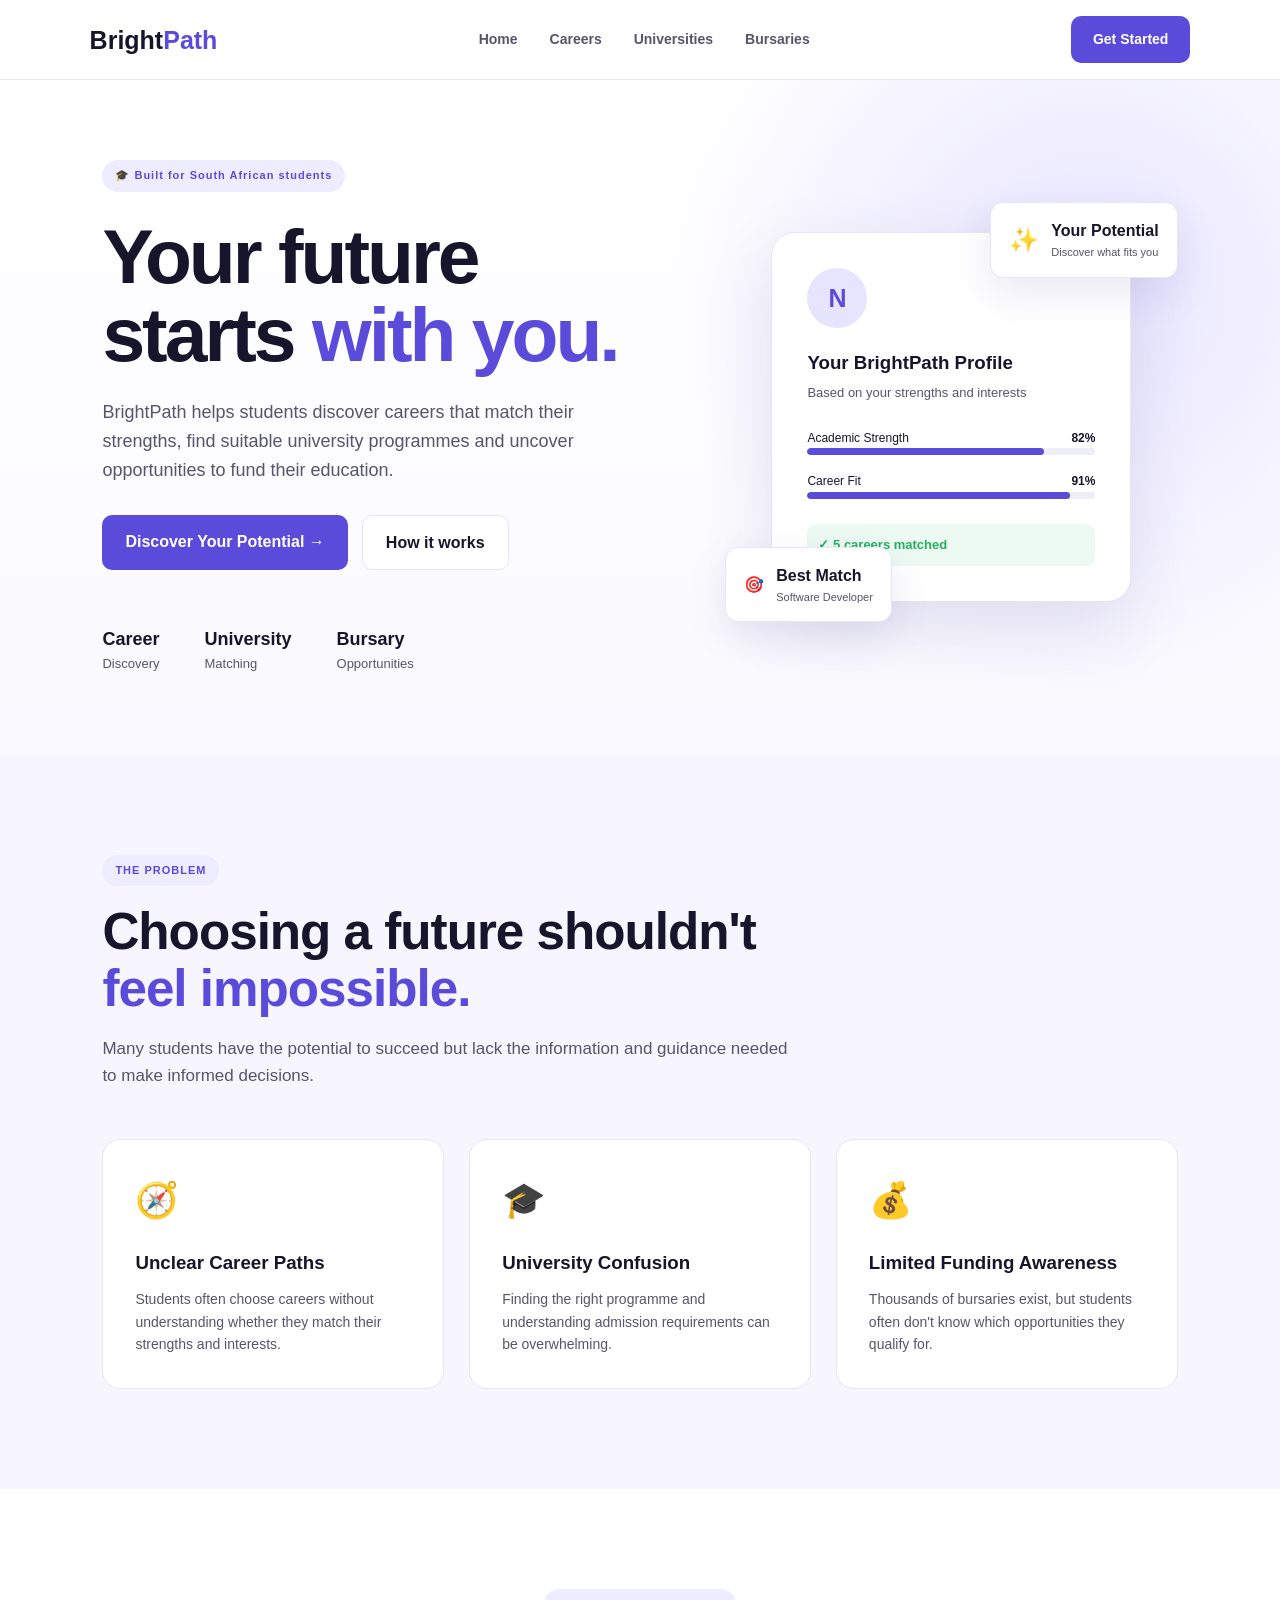
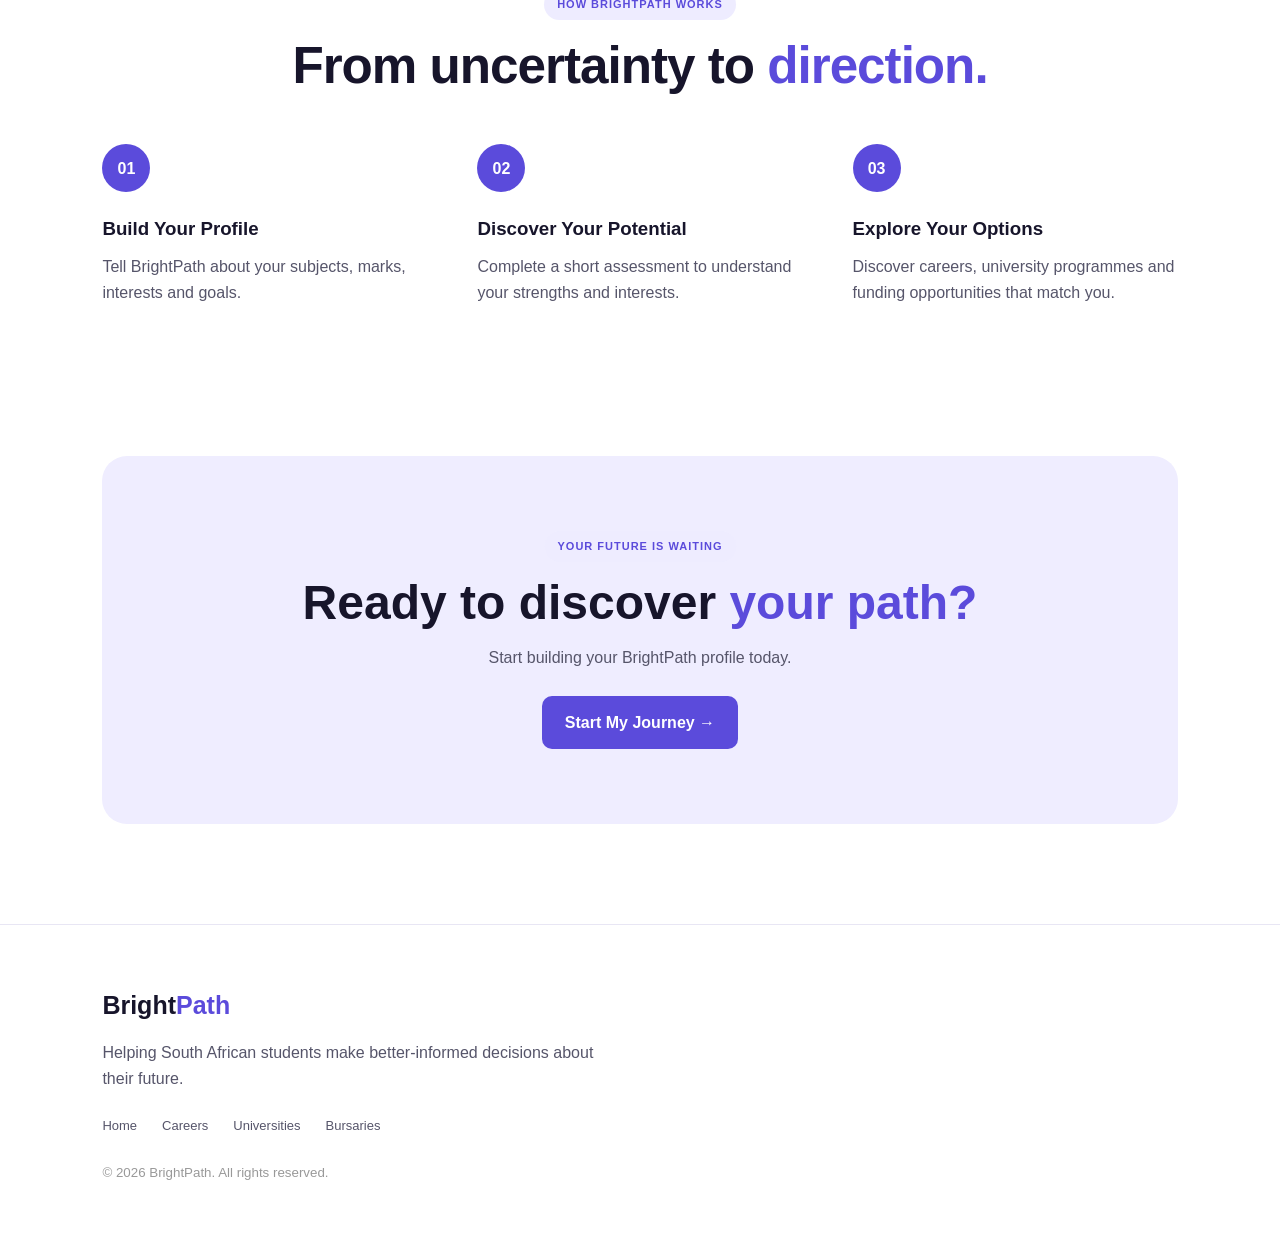
==== index.html @ 34025f86 "first commit" ====
<!DOCTYPE html>
<html lang="en">

<head>
    <meta charset="UTF-8">
    <meta name="viewport" content="width=device-width, initial-scale=1.0">

    <title>BrightPath | Discover Your Potential</title>

    <link rel="stylesheet" href="css/style.css">
</head>

<body>

<nav>
    <div class="logo">Bright<span>Path</span></div>

    <div class="nav-links">
        <a href="index.html">Home</a>
        <a href="careers.html">Careers</a>
        <a href="universities.html">Universities</a>
        <a href="bursaries.html">Bursaries</a>
    </div>

    <a href="profile.html" class="nav-button">Get Started</a>
</nav>


<section class="hero">

    <div class="hero-content">

        <div class="badge">
            🎓 Built for South African students
        </div>

        <h1>
            Your future starts
            <span>with you.</span>
        </h1>

        <p>
            BrightPath helps students discover careers that match their
            strengths, find suitable university programmes and uncover
            opportunities to fund their education.
        </p>

        <div class="hero-buttons">
            <a href="profile.html" class="primary-button">
                Discover Your Potential →
            </a>

            <a href="#how-it-works" class="secondary-button">
                How it works
            </a>
        </div>

        <div class="hero-stats">
            <div>
                <strong>Career</strong>
                <span>Discovery</span>
            </div>

            <div>
                <strong>University</strong>
                <span>Matching</span>
            </div>

            <div>
                <strong>Bursary</strong>
                <span>Opportunities</span>
            </div>
        </div>

    </div>

    <div class="hero-card">

        <div class="floating-card top-card">
            <span>✨</span>
            <div>
                <strong>Your Potential</strong>
                <small>Discover what fits you</small>
            </div>
        </div>

        <div class="profile-preview">

            <div class="avatar">N</div>

            <h3>Your BrightPath Profile</h3>

            <p>Based on your strengths and interests</p>

            <div class="progress-row">
                <span>Academic Strength</span>
                <strong>82%</strong>
            </div>

            <div class="progress">
                <div style="width:82%"></div>
            </div>

            <div class="progress-row">
                <span>Career Fit</span>
                <strong>91%</strong>
            </div>

            <div class="progress">
                <div style="width:91%"></div>
            </div>

            <div class="match">
                <span>✓</span>
                5 careers matched
            </div>

        </div>

        <div class="floating-card bottom-card">
            🎯
            <div>
                <strong>Best Match</strong>
                <small>Software Developer</small>
            </div>
        </div>

    </div>

</section>


<section class="problem">

    <div class="section-heading">

        <div class="badge">
            THE PROBLEM
        </div>

        <h2>
            Choosing a future shouldn't
            <span>feel impossible.</span>
        </h2>

        <p>
            Many students have the potential to succeed but lack the
            information and guidance needed to make informed decisions.
        </p>

    </div>

    <div class="problem-grid">

        <div class="problem-card">
            <div class="icon">🧭</div>
            <h3>Unclear Career Paths</h3>
            <p>
                Students often choose careers without understanding
                whether they match their strengths and interests.
            </p>
        </div>

        <div class="problem-card">
            <div class="icon">🎓</div>
            <h3>University Confusion</h3>
            <p>
                Finding the right programme and understanding admission
                requirements can be overwhelming.
            </p>
        </div>

        <div class="problem-card">
            <div class="icon">💰</div>
            <h3>Limited Funding Awareness</h3>
            <p>
                Thousands of bursaries exist, but students often don't
                know which opportunities they qualify for.
            </p>
        </div>

    </div>

</section>


<section id="how-it-works" class="how-section">

    <div class="section-heading center">

        <div class="badge">
            HOW BRIGHTPATH WORKS
        </div>

        <h2>
            From uncertainty to
            <span>direction.</span>
        </h2>

    </div>

    <div class="steps">

        <div class="step">
            <div class="step-number">01</div>
            <h3>Build Your Profile</h3>
            <p>
                Tell BrightPath about your subjects, marks, interests
                and goals.
            </p>
        </div>

        <div class="step">
            <div class="step-number">02</div>
            <h3>Discover Your Potential</h3>
            <p>
                Complete a short assessment to understand your strengths
                and interests.
            </p>
        </div>

        <div class="step">
            <div class="step-number">03</div>
            <h3>Explore Your Options</h3>
            <p>
                Discover careers, university programmes and funding
                opportunities that match you.
            </p>
        </div>

    </div>

</section>


<section class="cta">

    <div>
        <div class="badge">YOUR FUTURE IS WAITING</div>

        <h2>
            Ready to discover
            <span>your path?</span>
        </h2>

        <p>
            Start building your BrightPath profile today.
        </p>

        <a href="profile.html" class="primary-button">
            Start My Journey →
        </a>
    </div>

</section>


<footer>

    <div class="logo">Bright<span>Path</span></div>

    <p>
        Helping South African students make better-informed
        decisions about their future.
    </p>

    <div class="footer-links">
        <a href="index.html">Home</a>
        <a href="careers.html">Careers</a>
        <a href="universities.html">Universities</a>
        <a href="bursaries.html">Bursaries</a>
    </div>

    <small>
        © 2026 BrightPath. All rights reserved.
    </small>

</footer>

<script src="js/main.js"></script>

</body>
</html>
---- css/style.css ----
* {
    margin: 0;
    padding: 0;
    box-sizing: border-box;
}

:root {
    --primary: #5b4bdb;
    --primary-dark: #4537b8;
    --secondary: #7c6ff0;
    --dark: #17152b;
    --text: #56556a;
    --light: #f7f6ff;
    --white: #ffffff;
    --border: #e8e6f4;
    --green: #27ae60;
}

html {
    scroll-behavior: smooth;
}

body {
    font-family: Arial, Helvetica, sans-serif;
    background: var(--white);
    color: var(--dark);
    line-height: 1.6;
}

a {
    text-decoration: none;
    color: inherit;
}


/* =========================
   NAVIGATION
========================= */

nav {
    height: 80px;
    padding: 0 7%;
    display: flex;
    align-items: center;
    justify-content: space-between;
    border-bottom: 1px solid var(--border);
    background: rgba(255, 255, 255, 0.95);
    position: sticky;
    top: 0;
    z-index: 100;
}

.logo {
    font-size: 25px;
    font-weight: 800;
    color: var(--dark);
}

.logo span {
    color: var(--primary);
}

.nav-links {
    display: flex;
    gap: 32px;
}

.nav-links a {
    color: var(--text);
    font-size: 14px;
    font-weight: 600;
}

.nav-links a:hover {
    color: var(--primary);
}

.nav-button {
    background: var(--primary);
    color: white;
    padding: 12px 22px;
    border-radius: 10px;
    font-weight: 700;
    font-size: 14px;
}

.nav-button:hover {
    background: var(--primary-dark);
}


/* =========================
   BUTTONS
========================= */

.primary-button,
.secondary-button {
    display: inline-block;
    padding: 14px 23px;
    border-radius: 10px;
    font-weight: 700;
    transition: 0.2s;
}

.primary-button {
    background: var(--primary);
    color: white;
}

.primary-button:hover {
    background: var(--primary-dark);
    transform: translateY(-2px);
}

.secondary-button {
    border: 1px solid var(--border);
    color: var(--dark);
    background: white;
}

.secondary-button:hover {
    border-color: var(--primary);
    color: var(--primary);
}


/* =========================
   BADGE
========================= */

.badge {
    display: inline-block;
    background: #eeecff;
    color: var(--primary);
    padding: 7px 13px;
    border-radius: 30px;
    font-size: 11px;
    font-weight: 800;
    letter-spacing: 1px;
}


/* =========================
   HERO
========================= */

.hero {
    min-height: 650px;
    padding: 80px 8%;
    display: grid;
    grid-template-columns: 1.1fr 0.9fr;
    align-items: center;
    gap: 70px;
    background:
        radial-gradient(circle at 85% 30%, #e8e5ff 0, transparent 35%),
        linear-gradient(180deg, #ffffff, #faf9ff);
}

.hero-content h1 {
    font-size: clamp(48px, 6vw, 78px);
    line-height: 1.02;
    letter-spacing: -3px;
    margin: 25px 0;
    max-width: 750px;
}

.hero-content h1 span,
.section-heading h2 span,
.cta h2 span {
    color: var(--primary);
}

.hero-content > p {
    max-width: 620px;
    font-size: 18px;
    color: var(--text);
    margin-bottom: 30px;
}

.hero-buttons {
    display: flex;
    gap: 14px;
    flex-wrap: wrap;
}

.hero-stats {
    display: flex;
    gap: 45px;
    margin-top: 55px;
}

.hero-stats div {
    display: flex;
    flex-direction: column;
}

.hero-stats strong {
    font-size: 18px;
}

.hero-stats span {
    font-size: 13px;
    color: var(--text);
}


/* =========================
   HERO CARD
========================= */

.hero-card {
    position: relative;
    min-height: 470px;
    display: flex;
    justify-content: center;
    align-items: center;
}

.profile-preview {
    width: 360px;
    background: white;
    border: 1px solid var(--border);
    border-radius: 24px;
    padding: 35px;
    box-shadow: 0 25px 70px rgba(52, 43, 125, 0.12);
}

.avatar {
    width: 60px;
    height: 60px;
    border-radius: 50%;
    background: #e7e4ff;
    color: var(--primary);
    display: flex;
    align-items: center;
    justify-content: center;
    font-size: 25px;
    font-weight: 800;
    margin-bottom: 20px;
}

.profile-preview h3 {
    margin-bottom: 5px;
}

.profile-preview p {
    color: var(--text);
    font-size: 13px;
    margin-bottom: 25px;
}

.progress-row {
    display: flex;
    justify-content: space-between;
    font-size: 12px;
    margin-top: 17px;
}

.progress {
    height: 7px;
    background: #eeeeF5;
    border-radius: 10px;
    overflow: hidden;
}

.progress div {
    height: 100%;
    background: var(--primary);
    border-radius: 10px;
}

.match {
    background: #ecfaf2;
    color: var(--green);
    padding: 11px;
    border-radius: 9px;
    margin-top: 25px;
    font-size: 13px;
    font-weight: 700;
}

.floating-card {
    position: absolute;
    display: flex;
    gap: 12px;
    align-items: center;
    background: white;
    border: 1px solid var(--border);
    padding: 15px 18px;
    border-radius: 13px;
    box-shadow: 0 15px 40px rgba(52, 43, 125, 0.1);
    z-index: 2;
}

.floating-card span {
    font-size: 24px;
}

.floating-card small {
    display: block;
    color: var(--text);
    font-size: 11px;
}

.top-card {
    top: 20px;
    right: 0;
}

.bottom-card {
    bottom: 30px;
    left: 0;
}


/* =========================
   SECTIONS
========================= */

.problem,
.how-section {
    padding: 100px 8%;
}

.problem {
    background: var(--light);
}

.section-heading {
    max-width: 700px;
    margin-bottom: 50px;
}

.section-heading.center {
    text-align: center;
    margin-left: auto;
    margin-right: auto;
}

.section-heading h2 {
    font-size: clamp(35px, 4vw, 52px);
    line-height: 1.1;
    margin: 18px 0;
    letter-spacing: -1px;
}

.section-heading p {
    color: var(--text);
    font-size: 17px;
}

.problem-grid {
    display: grid;
    grid-template-columns: repeat(3, 1fr);
    gap: 25px;
}

.problem-card {
    background: white;
    border: 1px solid var(--border);
    padding: 32px;
    border-radius: 18px;
}

.problem-card .icon {
    font-size: 35px;
    margin-bottom: 20px;
}

.problem-card h3 {
    margin-bottom: 10px;
}

.problem-card p {
    color: var(--text);
    font-size: 14px;
}


/* =========================
   STEPS
========================= */

.steps {
    display: grid;
    grid-template-columns: repeat(3, 1fr);
    gap: 50px;
}

.step-number {
    width: 48px;
    height: 48px;
    display: flex;
    align-items: center;
    justify-content: center;
    border-radius: 50%;
    background: var(--primary);
    color: white;
    font-weight: 800;
    margin-bottom: 22px;
}

.step h3 {
    margin-bottom: 10px;
}

.step p {
    color: var(--text);
}


/* =========================
   CTA
========================= */

.cta {
    margin: 50px 8% 100px;
    padding: 75px;
    border-radius: 25px;
    background: #efedff;
    text-align: center;
}

.cta h2 {
    font-size: 48px;
    line-height: 1.1;
    margin: 15px 0;
}

.cta p {
    color: var(--text);
    margin-bottom: 25px;
}


/* =========================
   FOOTER
========================= */

footer {
    padding: 60px 8%;
    border-top: 1px solid var(--border);
    display: grid;
    gap: 15px;
}

footer p {
    color: var(--text);
    max-width: 500px;
}

.footer-links {
    display: flex;
    gap: 25px;
    margin: 10px 0;
}

.footer-links a {
    font-size: 13px;
    color: var(--text);
}

footer small {
    color: #999;
}


/* =========================
   FORMS
========================= */

.page-container {
    max-width: 1100px;
    margin: auto;
    padding: 70px 25px;
}

.page-header {
    text-align: center;
    margin-bottom: 50px;
}

.page-header h1 {
    font-size: 50px;
    margin: 15px 0;
}

.page-header p {
    color: var(--text);
}

.form-card {
    background: white;
    border: 1px solid var(--border);
    border-radius: 20px;
    padding: 35px;
    box-shadow: 0 15px 40px rgba(0, 0, 0, 0.04);
}

.form-grid {
    display: grid;
    grid-template-columns: repeat(2, 1fr);
    gap: 22px;
}

.form-group {
    display: flex;
    flex-direction: column;
    gap: 7px;
}

.form-group.full {
    grid-column: 1 / -1;
}

.form-group label {
    font-size: 13px;
    font-weight: 700;
}

.form-group input,
.form-group select,
.form-group textarea {
    border: 1px solid var(--border);
    border-radius: 9px;
    padding: 13px;
    font-family: inherit;
    outline: none;
}

.form-group input:focus,
.form-group select:focus {
    border-color: var(--primary);
}

.form-actions {
    margin-top: 30px;
    display: flex;
    justify-content: flex-end;
}


/* =========================
   CARDS
========================= */

.card-grid {
    display: grid;
    grid-template-columns: repeat(3, 1fr);
    gap: 20px;
}

.info-card {
    border: 1px solid var(--border);
    padding: 25px;
    border-radius: 16px;
    background: white;
}

.info-card h3 {
    margin: 12px 0 7px;
}

.info-card p {
    color: var(--text);
    font-size: 14px;
}

.tag {
    display: inline-block;
    padding: 5px 9px;
    border-radius: 20px;
    background: #eeecff;
    color: var(--primary);
    font-size: 11px;
    font-weight: 700;
}

.card-button {
    display: inline-block;
    margin-top: 18px;
    color: var(--primary);
    font-weight: 700;
    font-size: 13px;
}


/* =========================
   ASSESSMENT
========================= */

.question-card {
    max-width: 750px;
    margin: auto;
    border: 1px solid var(--border);
    padding: 40px;
    border-radius: 20px;
}

.question-card h2 {
    margin-bottom: 25px;
}

.option {
    display: block;
    padding: 16px;
    border: 1px solid var(--border);
    border-radius: 10px;
    margin: 10px 0;
    cursor: pointer;
}

.option:hover {
    border-color: var(--primary);
    background: #faf9ff;
}

.option input {
    margin-right: 10px;
}


/* =========================
   RESULTS
========================= */

.result-header {
    background: var(--light);
    padding: 50px;
    border-radius: 20px;
    margin-bottom: 30px;
}

.result-header h1 {
    font-size: 40px;
}

.score {
    font-size: 50px;
    font-weight: 800;
    color: var(--primary);
}


/* =========================
   RESPONSIVE
========================= */

@media (max-width: 900px) {

    .hero {
        grid-template-columns: 1fr;
        padding-top: 60px;
    }

    .hero-card {
        margin-top: 30px;
    }

    .problem-grid,
    .steps,
    .card-grid {
        grid-template-columns: 1fr;
    }

    .nav-links {
        display: none;
    }

    .hero-content h1 {
        font-size: 52px;
    }
}

@media (max-width: 600px) {

    nav {
        padding: 0 20px;
    }

    .nav-button {
        padding: 9px 14px;
        font-size: 12px;
    }

    .hero,
    .problem,
    .how-section {
        padding: 60px 20px;
    }

    .hero-content h1 {
        font-size: 43px;
        letter-spacing: -2px;
    }

    .hero-content > p {
        font-size: 16px;
    }

    .hero-stats {
        gap: 20px;
        flex-wrap: wrap;
    }

    .profile-preview {
        width: 100%;
    }

    .top-card {
        right: -5px;
    }

    .bottom-card {
        left: -5px;
    }

    .cta {
        margin: 30px 20px 60px;
        padding: 45px 25px;
    }

    .cta h2 {
        font-size: 35px;
    }

    .form-grid {
        grid-template-columns: 1fr;
    }

    .form-group.full {
        grid-column: auto;
    }
}
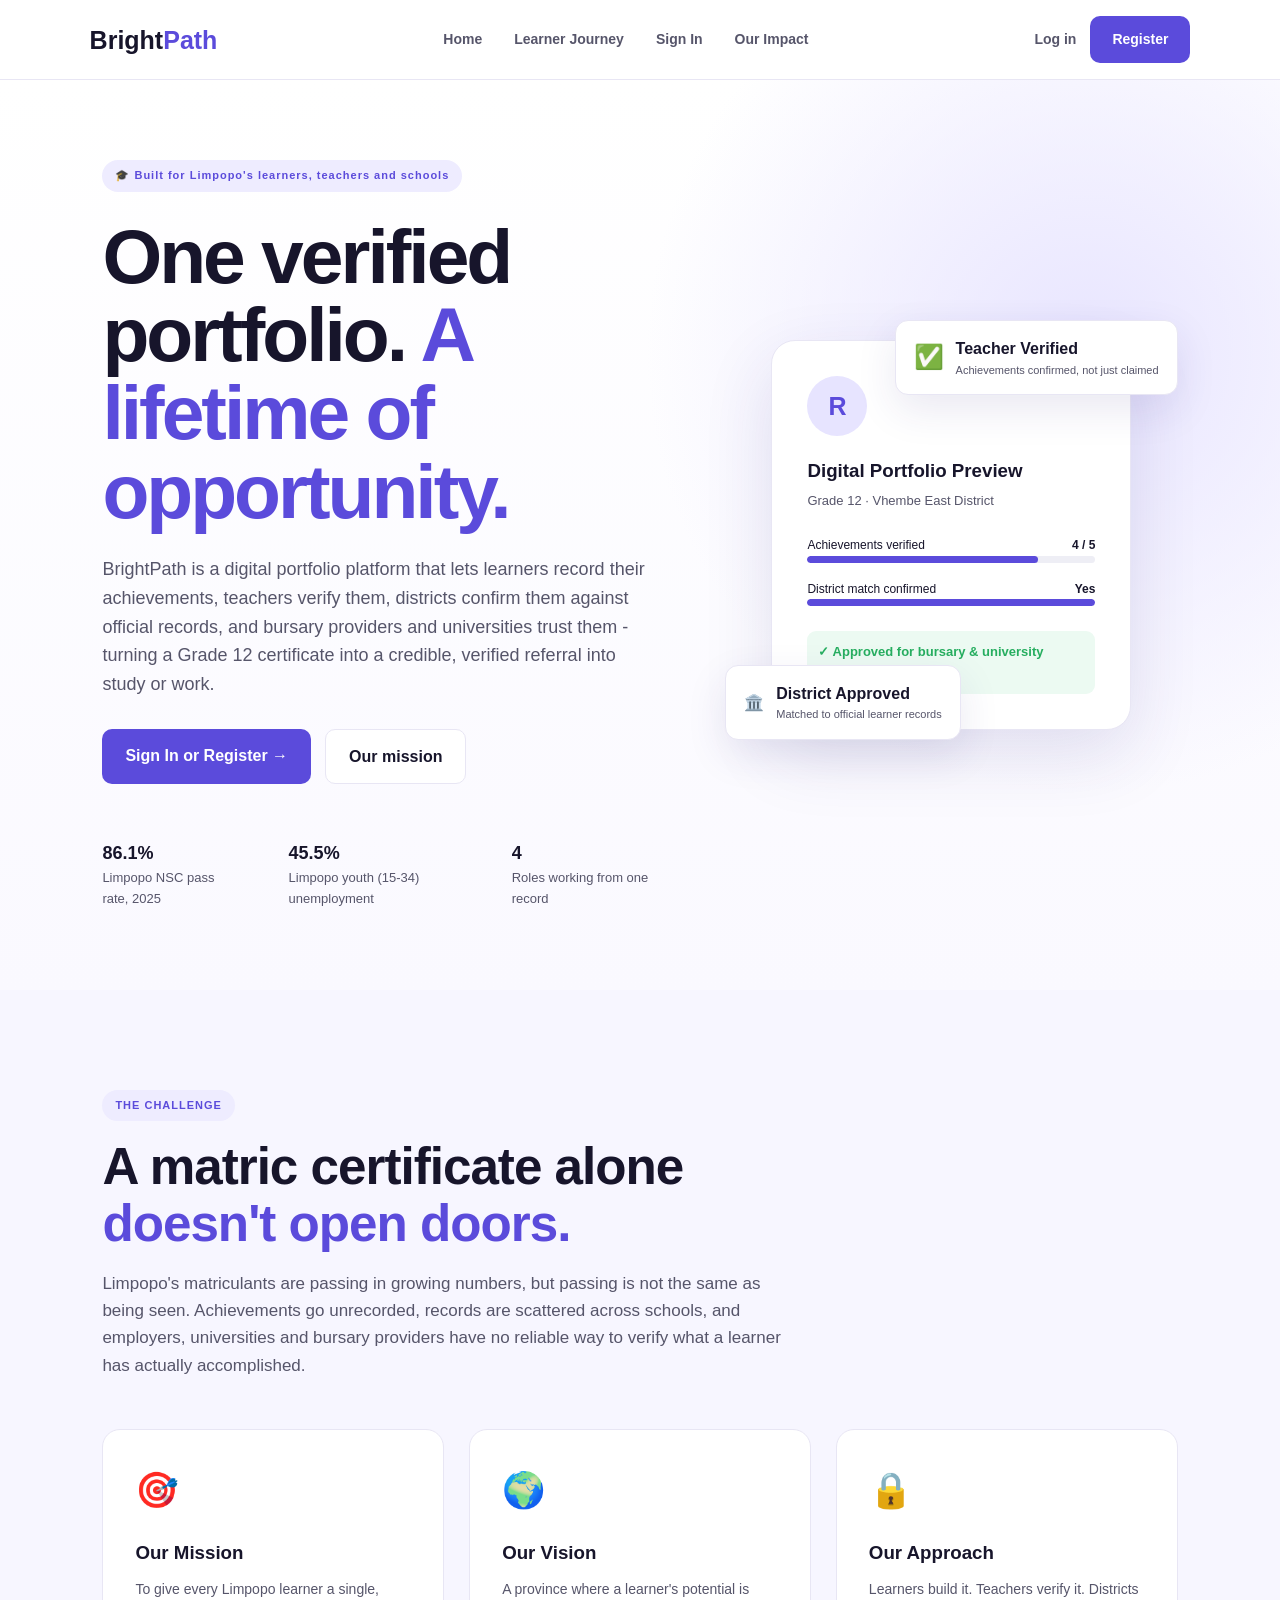
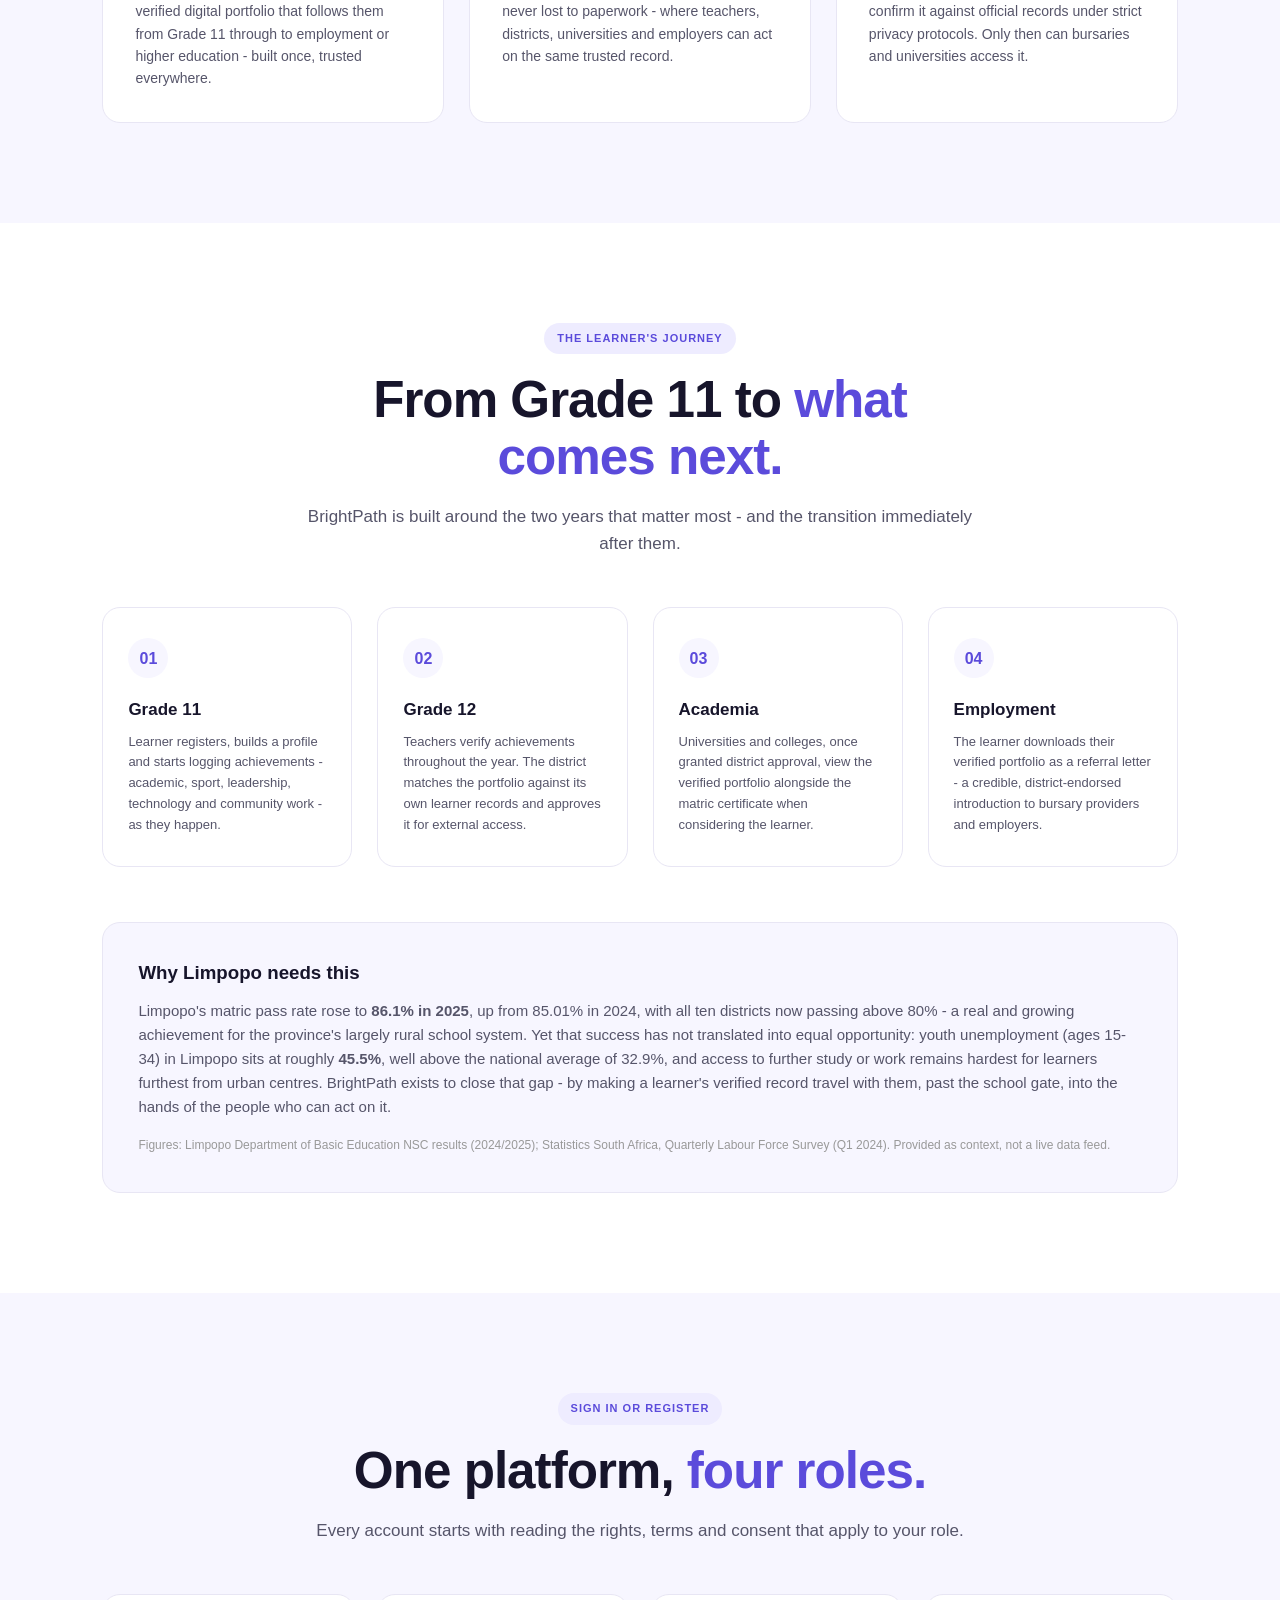
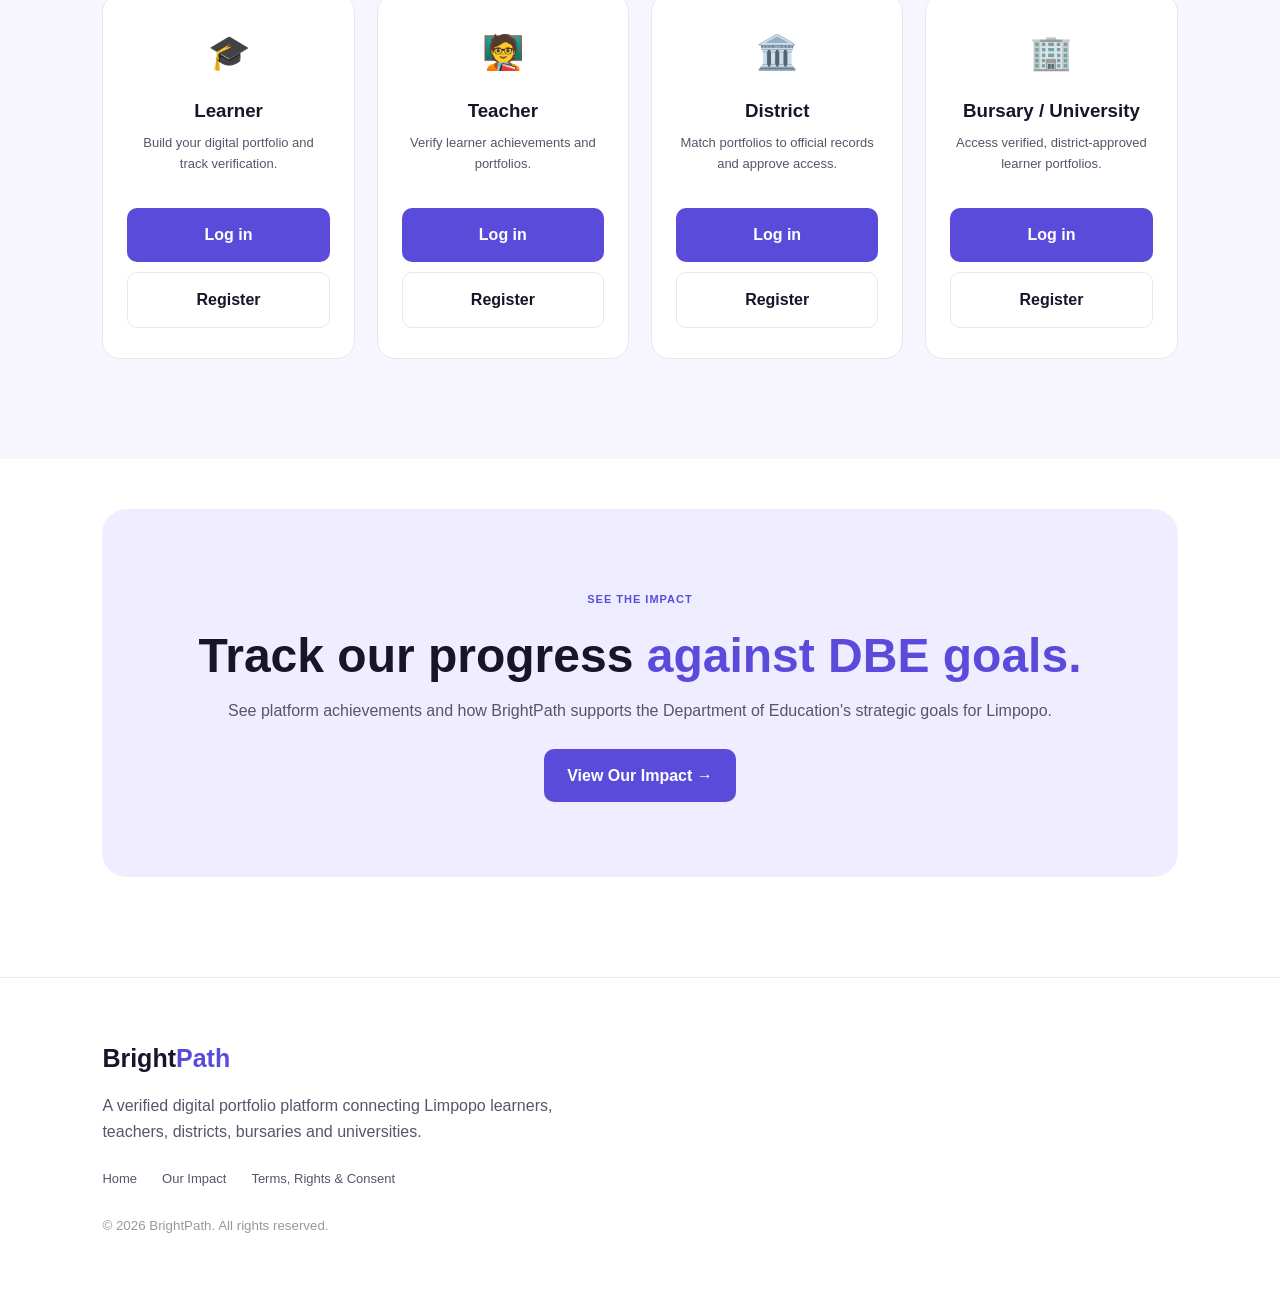
==== commit bc720738: "Build student achievements and admin dashboard" ====
--- a/index.html
+++ b/index.html
@@ -5,7 +5,7 @@
     <meta charset="UTF-8">
     <meta name="viewport" content="width=device-width, initial-scale=1.0">
 
-    <title>BrightPath | Discover Your Potential</title>
+    <title>BrightPath | Verified Digital Portfolios for Limpopo Learners</title>
 
     <link rel="stylesheet" href="css/style.css">
 </head>
@@ -17,12 +17,12 @@
 
     <div class="nav-links">
         <a href="index.html">Home</a>
-        <a href="careers.html">Careers</a>
-        <a href="universities.html">Universities</a>
-        <a href="bursaries.html">Bursaries</a>
-    </div>
-
-    <a href="profile.html" class="nav-button">Get Started</a>
+        <a href="#journey">Learner Journey</a>
+        <a href="#roles">Sign In</a>
+        <a href="impact.html">Our Impact</a>
+    </div>
+
+    <div id="navAuth"></div>
 </nav>
 
 
@@ -31,44 +31,46 @@
     <div class="hero-content">
 
         <div class="badge">
-            🎓 Built for South African students
+            🎓 Built for Limpopo's learners, teachers and schools
         </div>
 
         <h1>
-            Your future starts
-            <span>with you.</span>
+            One verified portfolio.
+            <span>A lifetime of opportunity.</span>
         </h1>
 
         <p>
-            BrightPath helps students discover careers that match their
-            strengths, find suitable university programmes and uncover
-            opportunities to fund their education.
+            BrightPath is a digital portfolio platform that lets learners
+            record their achievements, teachers verify them, districts
+            confirm them against official records, and bursary providers
+            and universities trust them - turning a Grade 12 certificate
+            into a credible, verified referral into study or work.
         </p>
 
         <div class="hero-buttons">
-            <a href="profile.html" class="primary-button">
-                Discover Your Potential →
+            <a href="#roles" class="primary-button">
+                Sign In or Register →
             </a>
 
-            <a href="#how-it-works" class="secondary-button">
-                How it works
+            <a href="#challenge" class="secondary-button">
+                Our mission
             </a>
         </div>
 
         <div class="hero-stats">
             <div>
-                <strong>Career</strong>
-                <span>Discovery</span>
+                <strong>86.1%</strong>
+                <span>Limpopo NSC pass rate, 2025</span>
             </div>
 
             <div>
-                <strong>University</strong>
-                <span>Matching</span>
+                <strong>45.5%</strong>
+                <span>Limpopo youth (15-34) unemployment</span>
             </div>
 
             <div>
-                <strong>Bursary</strong>
-                <span>Opportunities</span>
+                <strong>4</strong>
+                <span>Roles working from one record</span>
             </div>
         </div>
 
@@ -77,51 +79,51 @@
     <div class="hero-card">
 
         <div class="floating-card top-card">
-            <span>✨</span>
+            <span>✅</span>
             <div>
-                <strong>Your Potential</strong>
-                <small>Discover what fits you</small>
+                <strong>Teacher Verified</strong>
+                <small>Achievements confirmed, not just claimed</small>
             </div>
         </div>
 
         <div class="profile-preview">
 
-            <div class="avatar">N</div>
-
-            <h3>Your BrightPath Profile</h3>
-
-            <p>Based on your strengths and interests</p>
+            <div class="avatar">R</div>
+
+            <h3>Digital Portfolio Preview</h3>
+
+            <p>Grade 12 · Vhembe East District</p>
 
             <div class="progress-row">
-                <span>Academic Strength</span>
-                <strong>82%</strong>
+                <span>Achievements verified</span>
+                <strong>4 / 5</strong>
             </div>
 
             <div class="progress">
-                <div style="width:82%"></div>
+                <div style="width:80%"></div>
             </div>
 
             <div class="progress-row">
-                <span>Career Fit</span>
-                <strong>91%</strong>
+                <span>District match confirmed</span>
+                <strong>Yes</strong>
             </div>
 
             <div class="progress">
-                <div style="width:91%"></div>
+                <div style="width:100%"></div>
             </div>
 
             <div class="match">
                 <span>✓</span>
-                5 careers matched
+                Approved for bursary &amp; university access
             </div>
 
         </div>
 
         <div class="floating-card bottom-card">
-            🎯
+            🏛️
             <div>
-                <strong>Best Match</strong>
-                <small>Software Developer</small>
+                <strong>District Approved</strong>
+                <small>Matched to official learner records</small>
             </div>
         </div>
 
@@ -130,22 +132,26 @@
 </section>
 
 
-<section class="problem">
+<section id="challenge" class="problem">
 
     <div class="section-heading">
 
         <div class="badge">
-            THE PROBLEM
+            THE CHALLENGE
         </div>
 
         <h2>
-            Choosing a future shouldn't
-            <span>feel impossible.</span>
+            A matric certificate alone
+            <span>doesn't open doors.</span>
         </h2>
 
         <p>
-            Many students have the potential to succeed but lack the
-            information and guidance needed to make informed decisions.
+            Limpopo's matriculants are passing in growing numbers, but
+            passing is not the same as being seen. Achievements go
+            unrecorded, records are scattered across schools, and
+            employers, universities and bursary providers have no
+            reliable way to verify what a learner has actually
+            accomplished.
         </p>
 
     </div>
@@ -153,30 +159,191 @@
     <div class="problem-grid">
 
         <div class="problem-card">
-            <div class="icon">🧭</div>
-            <h3>Unclear Career Paths</h3>
-            <p>
-                Students often choose careers without understanding
-                whether they match their strengths and interests.
+            <div class="icon">🎯</div>
+            <h3>Our Mission</h3>
+            <p>
+                To give every Limpopo learner a single, verified digital
+                portfolio that follows them from Grade 11 through to
+                employment or higher education - built once, trusted
+                everywhere.
             </p>
         </div>
 
         <div class="problem-card">
+            <div class="icon">🌍</div>
+            <h3>Our Vision</h3>
+            <p>
+                A province where a learner's potential is never lost to
+                paperwork - where teachers, districts, universities and
+                employers can act on the same trusted record.
+            </p>
+        </div>
+
+        <div class="problem-card">
+            <div class="icon">🔒</div>
+            <h3>Our Approach</h3>
+            <p>
+                Learners build it. Teachers verify it. Districts confirm
+                it against official records under strict privacy
+                protocols. Only then can bursaries and universities
+                access it.
+            </p>
+        </div>
+
+    </div>
+
+</section>
+
+
+<section id="journey" class="journey">
+
+    <div class="section-heading center">
+
+        <div class="badge">
+            THE LEARNER'S JOURNEY
+        </div>
+
+        <h2>
+            From Grade 11 to
+            <span>what comes next.</span>
+        </h2>
+
+        <p>
+            BrightPath is built around the two years that matter most -
+            and the transition immediately after them.
+        </p>
+
+    </div>
+
+    <div class="journey-track">
+
+        <div class="journey-stage">
+            <div class="stage-number">01</div>
+            <h3>Grade 11</h3>
+            <p>
+                Learner registers, builds a profile and starts logging
+                achievements - academic, sport, leadership, technology
+                and community work - as they happen.
+            </p>
+        </div>
+
+        <div class="journey-stage">
+            <div class="stage-number">02</div>
+            <h3>Grade 12</h3>
+            <p>
+                Teachers verify achievements throughout the year. The
+                district matches the portfolio against its own learner
+                records and approves it for external access.
+            </p>
+        </div>
+
+        <div class="journey-stage">
+            <div class="stage-number">03</div>
+            <h3>Academia</h3>
+            <p>
+                Universities and colleges, once granted district
+                approval, view the verified portfolio alongside the
+                matric certificate when considering the learner.
+            </p>
+        </div>
+
+        <div class="journey-stage">
+            <div class="stage-number">04</div>
+            <h3>Employment</h3>
+            <p>
+                The learner downloads their verified portfolio as a
+                referral letter - a credible, district-endorsed
+                introduction to bursary providers and employers.
+            </p>
+        </div>
+
+    </div>
+
+    <div class="data-note">
+        <h3>Why Limpopo needs this</h3>
+        <p>
+            Limpopo's matric pass rate rose to <strong>86.1% in 2025</strong>,
+            up from 85.01% in 2024, with all ten districts now passing
+            above 80% - a real and growing achievement for the province's
+            largely rural school system. Yet that success has not
+            translated into equal opportunity: youth unemployment (ages
+            15-34) in Limpopo sits at roughly <strong>45.5%</strong>,
+            well above the national average of 32.9%, and access to
+            further study or work remains hardest for learners furthest
+            from urban centres. BrightPath exists to close that gap - by
+            making a learner's verified record travel with them, past
+            the school gate, into the hands of the people who can act on it.
+        </p>
+        <small>
+            Figures: Limpopo Department of Basic Education NSC results (2024/2025);
+            Statistics South Africa, Quarterly Labour Force Survey (Q1 2024).
+            Provided as context, not a live data feed.
+        </small>
+    </div>
+
+</section>
+
+
+<section id="roles" class="roles">
+
+    <div class="section-heading center">
+
+        <div class="badge">
+            SIGN IN OR REGISTER
+        </div>
+
+        <h2>
+            One platform,
+            <span>four roles.</span>
+        </h2>
+
+        <p>
+            Every account starts with reading the rights, terms and
+            consent that apply to your role.
+        </p>
+
+    </div>
+
+    <div class="role-grid">
+
+        <div class="role-card">
             <div class="icon">🎓</div>
-            <h3>University Confusion</h3>
-            <p>
-                Finding the right programme and understanding admission
-                requirements can be overwhelming.
-            </p>
-        </div>
-
-        <div class="problem-card">
-            <div class="icon">💰</div>
-            <h3>Limited Funding Awareness</h3>
-            <p>
-                Thousands of bursaries exist, but students often don't
-                know which opportunities they qualify for.
-            </p>
+            <h3>Learner</h3>
+            <p>Build your digital portfolio and track verification.</p>
+            <div class="role-card-actions">
+                <a href="login.html?role=learner" class="primary-button">Log in</a>
+                <a href="consent.html?role=learner" class="secondary-button">Register</a>
+            </div>
+        </div>
+
+        <div class="role-card">
+            <div class="icon">🧑‍🏫</div>
+            <h3>Teacher</h3>
+            <p>Verify learner achievements and portfolios.</p>
+            <div class="role-card-actions">
+                <a href="login.html?role=teacher" class="primary-button">Log in</a>
+                <a href="consent.html?role=teacher" class="secondary-button">Register</a>
+            </div>
+        </div>
+
+        <div class="role-card">
+            <div class="icon">🏛️</div>
+            <h3>District</h3>
+            <p>Match portfolios to official records and approve access.</p>
+            <div class="role-card-actions">
+                <a href="login.html?role=district" class="primary-button">Log in</a>
+                <a href="consent.html?role=district" class="secondary-button">Register</a>
+            </div>
+        </div>
+
+        <div class="role-card">
+            <div class="icon">🏢</div>
+            <h3>Bursary / University</h3>
+            <p>Access verified, district-approved learner portfolios.</p>
+            <div class="role-card-actions">
+                <a href="login.html?role=bursary" class="primary-button">Log in</a>
+                <a href="consent.html?role=bursary" class="secondary-button">Register</a>
+            </div>
         </div>
 
     </div>
@@ -184,91 +351,42 @@
 </section>
 
 
-<section id="how-it-works" class="how-section">
-
-    <div class="section-heading center">
-
-        <div class="badge">
-            HOW BRIGHTPATH WORKS
-        </div>
+<section class="cta">
+
+    <div>
+        <div class="badge">SEE THE IMPACT</div>
 
         <h2>
-            From uncertainty to
-            <span>direction.</span>
+            Track our progress
+            <span>against DBE goals.</span>
         </h2>
 
-    </div>
-
-    <div class="steps">
-
-        <div class="step">
-            <div class="step-number">01</div>
-            <h3>Build Your Profile</h3>
-            <p>
-                Tell BrightPath about your subjects, marks, interests
-                and goals.
-            </p>
-        </div>
-
-        <div class="step">
-            <div class="step-number">02</div>
-            <h3>Discover Your Potential</h3>
-            <p>
-                Complete a short assessment to understand your strengths
-                and interests.
-            </p>
-        </div>
-
-        <div class="step">
-            <div class="step-number">03</div>
-            <h3>Explore Your Options</h3>
-            <p>
-                Discover careers, university programmes and funding
-                opportunities that match you.
-            </p>
-        </div>
-
+        <p>
+            See platform achievements and how BrightPath supports the
+            Department of Education's strategic goals for Limpopo.
+        </p>
+
+        <a href="impact.html" class="primary-button">
+            View Our Impact →
+        </a>
     </div>
 
 </section>
 
 
-<section class="cta">
-
-    <div>
-        <div class="badge">YOUR FUTURE IS WAITING</div>
-
-        <h2>
-            Ready to discover
-            <span>your path?</span>
-        </h2>
-
-        <p>
-            Start building your BrightPath profile today.
-        </p>
-
-        <a href="profile.html" class="primary-button">
-            Start My Journey →
-        </a>
-    </div>
-
-</section>
-
-
 <footer>
 
     <div class="logo">Bright<span>Path</span></div>
 
     <p>
-        Helping South African students make better-informed
-        decisions about their future.
+        A verified digital portfolio platform connecting Limpopo
+        learners, teachers, districts, bursaries and universities.
     </p>
 
     <div class="footer-links">
         <a href="index.html">Home</a>
-        <a href="careers.html">Careers</a>
-        <a href="universities.html">Universities</a>
-        <a href="bursaries.html">Bursaries</a>
+        <a href="impact.html">Our Impact</a>
+        <a href="consent.html">Terms, Rights &amp; Consent</a>
     </div>
 
     <small>
@@ -277,7 +395,8 @@
 
 </footer>
 
+<script src="js/auth.js"></script>
 <script src="js/main.js"></script>
 
 </body>
-</html>+</html>
--- a/css/style.css
+++ b/css/style.css
@@ -731,4 +731,476 @@
     .form-group.full {
         grid-column: auto;
     }
+}
+
+
+/* =========================
+   NAV AUTH
+========================= */
+
+#navAuth {
+    display: flex;
+    align-items: center;
+    gap: 14px;
+}
+
+.nav-user {
+    font-size: 13px;
+    font-weight: 700;
+    color: var(--text);
+}
+
+.nav-ghost {
+    color: var(--text);
+    font-size: 14px;
+    font-weight: 600;
+}
+
+.nav-ghost:hover {
+    color: var(--primary);
+}
+
+
+/* =========================
+   JOURNEY (learner journey timeline)
+========================= */
+
+.journey {
+    padding: 100px 8%;
+}
+
+.journey-track {
+    display: grid;
+    grid-template-columns: repeat(4, 1fr);
+    gap: 25px;
+    margin-bottom: 55px;
+}
+
+.journey-stage {
+    background: white;
+    border: 1px solid var(--border);
+    border-radius: 18px;
+    padding: 30px 25px;
+    position: relative;
+}
+
+.journey-stage .stage-number {
+    width: 40px;
+    height: 40px;
+    border-radius: 50%;
+    background: var(--light);
+    color: var(--primary);
+    display: flex;
+    align-items: center;
+    justify-content: center;
+    font-weight: 800;
+    margin-bottom: 18px;
+}
+
+.journey-stage h3 {
+    margin-bottom: 8px;
+    font-size: 17px;
+}
+
+.journey-stage p {
+    color: var(--text);
+    font-size: 13px;
+}
+
+.journey-arrow {
+    display: none;
+}
+
+.data-note {
+    background: var(--light);
+    border: 1px solid var(--border);
+    border-radius: 18px;
+    padding: 35px;
+}
+
+.data-note h3 {
+    margin-bottom: 12px;
+}
+
+.data-note p {
+    color: var(--text);
+    font-size: 15px;
+    margin-bottom: 12px;
+}
+
+.data-note small {
+    color: #999;
+    font-size: 12px;
+}
+
+
+/* =========================
+   ROLE SIGN-IN GRID
+========================= */
+
+.roles {
+    padding: 100px 8%;
+    background: var(--light);
+}
+
+.role-grid {
+    display: grid;
+    grid-template-columns: repeat(4, 1fr);
+    gap: 22px;
+}
+
+.role-card {
+    background: white;
+    border: 1px solid var(--border);
+    border-radius: 18px;
+    padding: 30px 24px;
+    text-align: center;
+}
+
+.role-card .icon {
+    font-size: 34px;
+    margin-bottom: 16px;
+}
+
+.role-card h3 {
+    margin-bottom: 8px;
+}
+
+.role-card p {
+    color: var(--text);
+    font-size: 13px;
+    margin-bottom: 20px;
+    min-height: 55px;
+}
+
+.role-card-actions {
+    display: flex;
+    flex-direction: column;
+    gap: 10px;
+}
+
+
+/* =========================
+   TABS
+========================= */
+
+.tabs {
+    display: flex;
+    gap: 10px;
+    flex-wrap: wrap;
+    margin-bottom: 30px;
+    border-bottom: 1px solid var(--border);
+}
+
+.tab-button {
+    background: none;
+    border: none;
+    padding: 14px 18px;
+    font-family: inherit;
+    font-size: 14px;
+    font-weight: 700;
+    color: var(--text);
+    cursor: pointer;
+    border-bottom: 3px solid transparent;
+}
+
+.tab-button.active {
+    color: var(--primary);
+    border-color: var(--primary);
+}
+
+.tab-panel {
+    display: none;
+}
+
+.tab-panel.active {
+    display: block;
+}
+
+
+/* =========================
+   CONSENT
+========================= */
+
+.consent-box {
+    max-height: 380px;
+    overflow-y: auto;
+    border: 1px solid var(--border);
+    border-radius: 14px;
+    padding: 26px;
+    background: var(--light);
+}
+
+.consent-box h4 {
+    margin: 18px 0 6px;
+}
+
+.consent-box h4:first-child {
+    margin-top: 0;
+}
+
+.consent-box p,
+.consent-box li {
+    color: var(--text);
+    font-size: 14px;
+}
+
+.consent-box ul {
+    margin: 6px 0 6px 20px;
+}
+
+.consent-agree {
+    display: flex;
+    align-items: flex-start;
+    gap: 10px;
+    margin: 22px 0;
+    font-size: 14px;
+}
+
+.consent-agree input {
+    margin-top: 4px;
+}
+
+
+/* =========================
+   STATUS BADGES
+========================= */
+
+.status-badge {
+    display: inline-block;
+    padding: 5px 11px;
+    border-radius: 20px;
+    font-size: 11px;
+    font-weight: 800;
+    letter-spacing: 0.3px;
+}
+
+.status-verified,
+.status-matched,
+.status-approved {
+    background: #ecfaf2;
+    color: var(--green);
+}
+
+.status-pending {
+    background: #fff6e0;
+    color: #a97a00;
+}
+
+.status-rejected,
+.status-unmatched {
+    background: #fdeceb;
+    color: #d64545;
+}
+
+
+/* =========================
+   DATA TABLE
+========================= */
+
+.data-table-wrap {
+    overflow-x: auto;
+    border: 1px solid var(--border);
+    border-radius: 16px;
+}
+
+.data-table {
+    width: 100%;
+    border-collapse: collapse;
+    background: white;
+    min-width: 720px;
+}
+
+.data-table th,
+.data-table td {
+    text-align: left;
+    padding: 16px 18px;
+    font-size: 13px;
+    border-bottom: 1px solid var(--border);
+}
+
+.data-table th {
+    background: var(--light);
+    font-size: 11px;
+    letter-spacing: 0.5px;
+    text-transform: uppercase;
+    color: var(--text);
+}
+
+.data-table tr:last-child td {
+    border-bottom: none;
+}
+
+.table-actions {
+    display: flex;
+    gap: 8px;
+    flex-wrap: wrap;
+}
+
+.small-button {
+    border: 1px solid var(--border);
+    background: white;
+    border-radius: 8px;
+    padding: 8px 12px;
+    font-size: 12px;
+    font-weight: 700;
+    cursor: pointer;
+    font-family: inherit;
+}
+
+.small-button:hover {
+    border-color: var(--primary);
+    color: var(--primary);
+}
+
+.small-button.danger:hover {
+    border-color: #d64545;
+    color: #d64545;
+}
+
+.small-button.success:hover {
+    border-color: var(--green);
+    color: var(--green);
+}
+
+.small-button:disabled {
+    opacity: 0.45;
+    cursor: not-allowed;
+}
+
+
+/* =========================
+   STAT TILES (impact page)
+========================= */
+
+.stat-tiles {
+    display: grid;
+    grid-template-columns: repeat(4, 1fr);
+    gap: 20px;
+}
+
+.stat-tile {
+    background: white;
+    border: 1px solid var(--border);
+    border-radius: 18px;
+    padding: 28px;
+}
+
+.stat-tile .stat-value {
+    font-size: 38px;
+    font-weight: 800;
+    color: var(--primary);
+}
+
+.stat-tile .stat-label {
+    color: var(--text);
+    font-size: 13px;
+    margin-top: 6px;
+}
+
+.goal-row {
+    display: grid;
+    grid-template-columns: 1fr 2fr;
+    gap: 25px;
+    padding: 26px 0;
+    border-bottom: 1px solid var(--border);
+}
+
+.goal-row:last-child {
+    border-bottom: none;
+}
+
+.goal-row h4 {
+    font-size: 15px;
+}
+
+.goal-row p {
+    color: var(--text);
+    font-size: 14px;
+}
+
+
+/* =========================
+   PORTFOLIO / VERIFICATION EXTRAS
+========================= */
+
+.portfolio-actions {
+    display: flex;
+    gap: 12px;
+    flex-wrap: wrap;
+    margin-top: 22px;
+}
+
+.notice {
+    border: 1px solid var(--border);
+    background: var(--light);
+    border-radius: 14px;
+    padding: 18px 22px;
+    font-size: 13px;
+    color: var(--text);
+    margin-bottom: 25px;
+}
+
+.notice strong {
+    color: var(--dark);
+}
+
+
+/* =========================
+   PRINTABLE REFERRAL LETTER
+========================= */
+
+.referral-letter {
+    display: none;
+}
+
+@media print {
+
+    nav,
+    footer,
+    .page-header,
+    .portfolio-actions,
+    .notice,
+    .no-print {
+        display: none !important;
+    }
+
+    .referral-letter {
+        display: block;
+    }
+}
+
+
+/* =========================
+   ROLE PAGES RESPONSIVE
+========================= */
+
+@media (max-width: 900px) {
+
+    .journey-track,
+    .role-grid,
+    .stat-tiles {
+        grid-template-columns: repeat(2, 1fr);
+    }
+
+    .goal-row {
+        grid-template-columns: 1fr;
+    }
+}
+
+@media (max-width: 600px) {
+
+    .journey-track,
+    .role-grid,
+    .stat-tiles {
+        grid-template-columns: 1fr;
+    }
+
+    #navAuth {
+        gap: 8px;
+    }
+
+    .nav-user {
+        display: none;
+    }
 }
